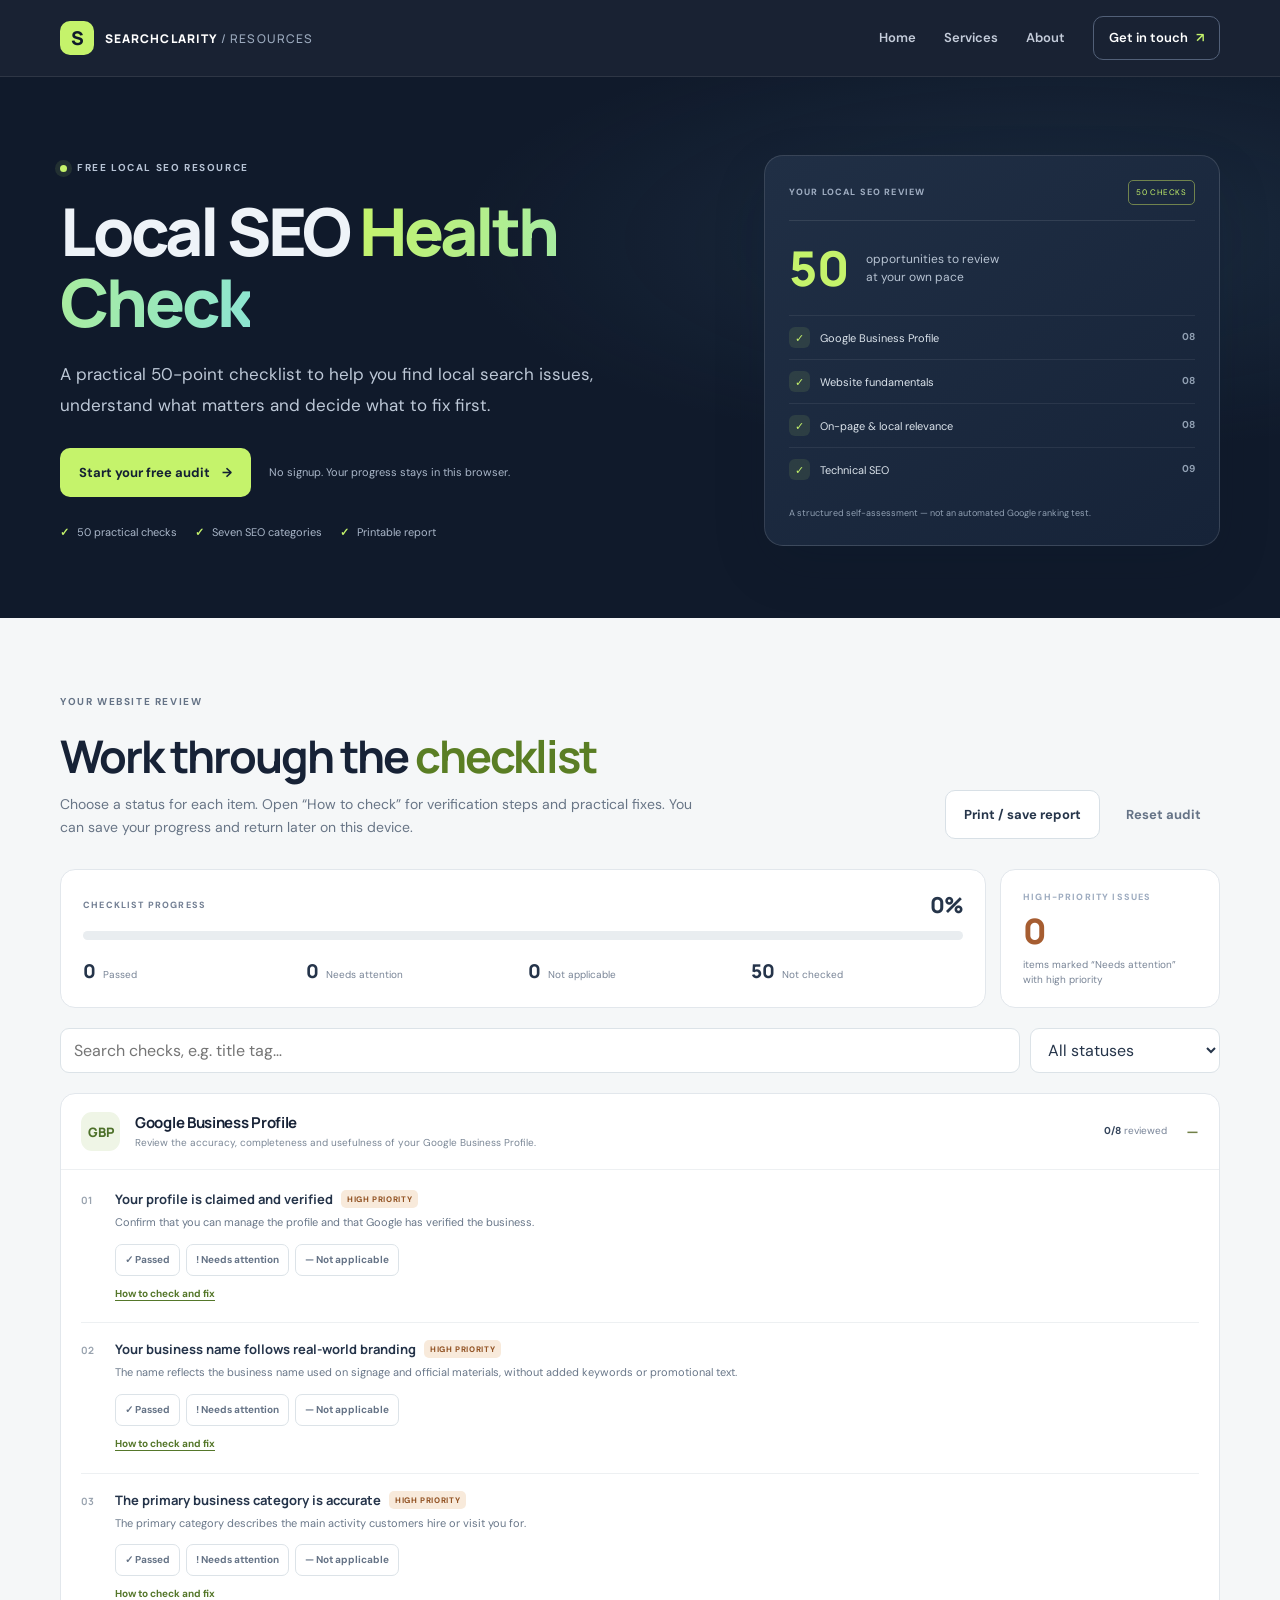
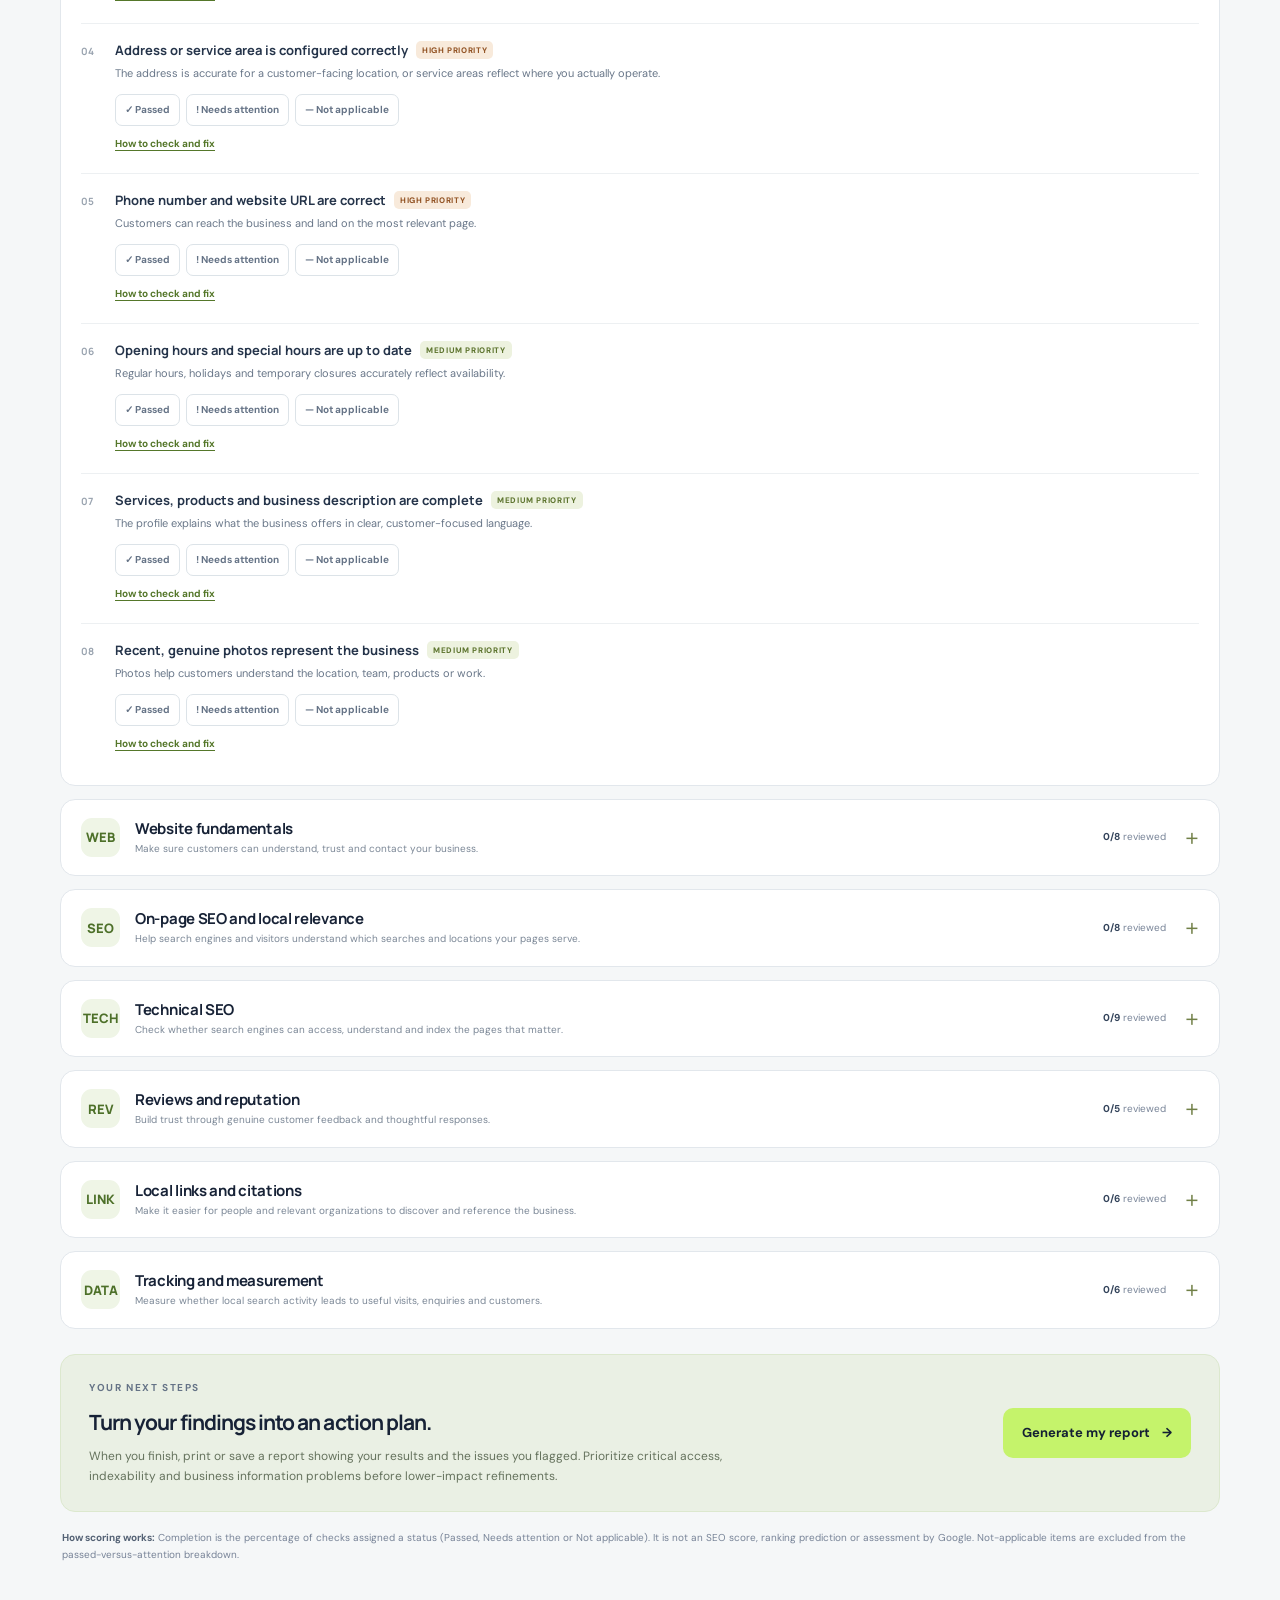
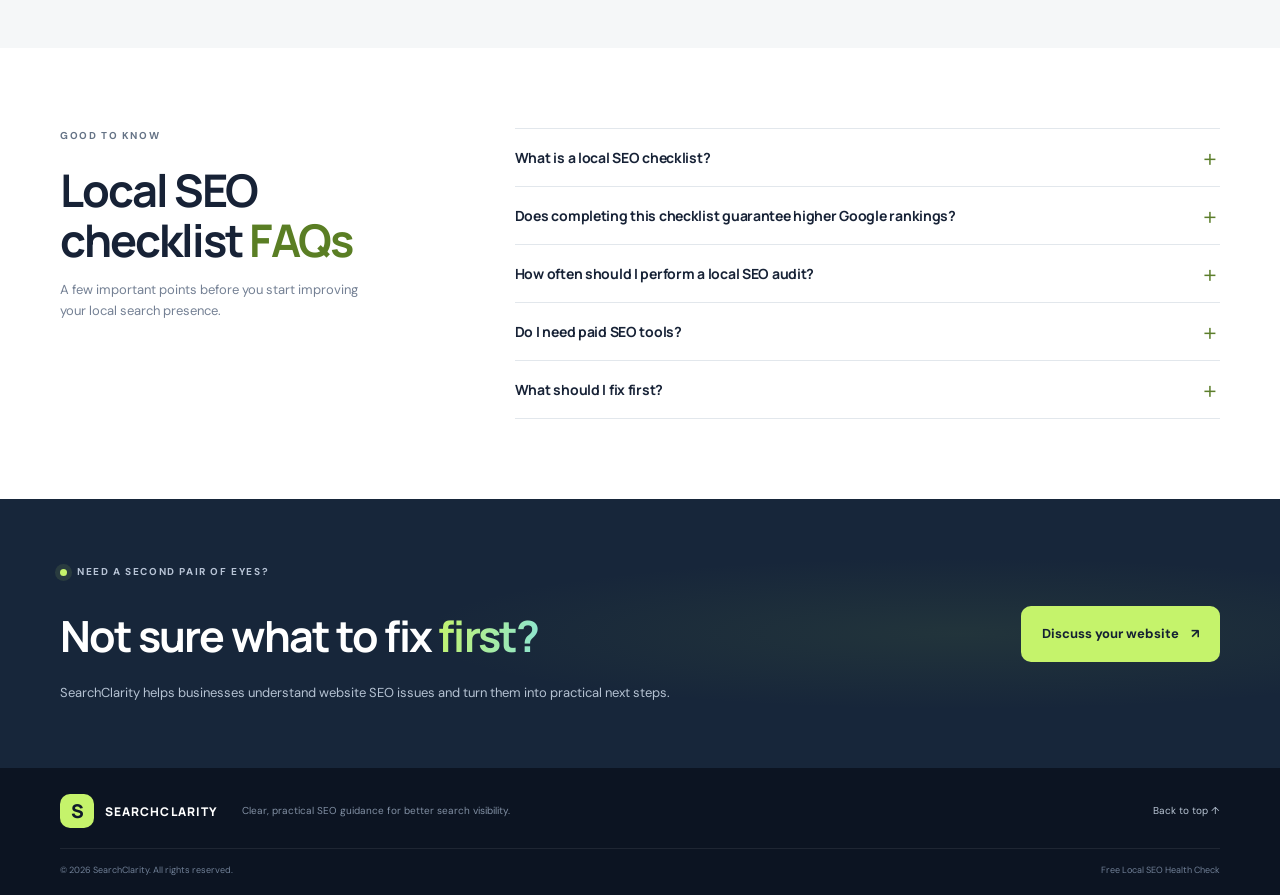
==== free-seo-check.html @ 1d734a3b "Rename free-seo-check to free-seo-check.html" ====
<!doctype html>
<html lang="en">
<head>
  <meta charset="utf-8">
  <meta name="viewport" content="width=device-width, initial-scale=1">
  <meta name="description" content="Use this free 50-point local SEO checklist to review your Google Business Profile, website, technical SEO, reviews, local authority and measurement.">
  <meta name="robots" content="index,follow">
  <link rel="canonical" href="https://searchclarity.org/resources/local-seo-checklist/">
  <meta property="og:type" content="website">
  <meta property="og:title" content="Free Local SEO Checklist: 50-Point Audit | SearchClarity">
  <meta property="og:description" content="A practical, free 50-point checklist to identify local SEO issues and prioritize improvements.">
  <meta property="og:url" content="https://searchclarity.org/resources/local-seo-checklist/">
  <meta name="theme-color" content="#101a2b">
  <title>Free Local SEO Checklist: 50-Point Audit | SearchClarity</title>
  <link rel="preconnect" href="https://fonts.googleapis.com">
  <link rel="preconnect" href="https://fonts.gstatic.com" crossorigin>
  <link href="https://fonts.googleapis.com/css2?family=DM+Sans:wght@400;500;600;700&family=Manrope:wght@400;500;600;700;800&display=swap" rel="stylesheet">
  <link rel="stylesheet" href="./checklist.css">
  <script type="application/ld+json">
  {
    "@context":"https://schema.org",
    "@type":"WebPage",
    "name":"Free Local SEO Checklist: 50-Point Audit",
    "url":"https://searchclarity.org/resources/local-seo-checklist/",
    "description":"A practical, free 50-point local SEO checklist covering Google Business Profile, website fundamentals, on-page SEO, technical SEO, reviews, local authority and measurement.",
    "isPartOf":{"@type":"WebSite","name":"SearchClarity","url":"https://searchclarity.org/"}
  }
  </script>
  <script type="application/ld+json">
  {
    "@context":"https://schema.org",
    "@type":"BreadcrumbList",
    "itemListElement":[
      {"@type":"ListItem","position":1,"name":"Home","item":"https://searchclarity.org/"},
      {"@type":"ListItem","position":2,"name":"Resources","item":"https://searchclarity.org/resources/"},
      {"@type":"ListItem","position":3,"name":"Local SEO Checklist","item":"https://searchclarity.org/resources/local-seo-checklist/"}
    ]
  }
  </script>
</head>
<body>
  <a class="skip-link" href="#main">Skip to content</a>
  <header class="site-header">
    <div class="container nav-wrap">
      <a class="brand" href="/" aria-label="SearchClarity home">
        <span class="brand-mark" aria-hidden="true">S</span>
        <span>SEARCHCLARITY <span class="brand-light">/ RESOURCES</span></span>
      </a>
      <nav class="nav-links" aria-label="Main navigation">
        <a href="/">Home</a>
        <a href="/#services">Services</a>
        <a href="/#about">About</a>
        <a class="nav-cta" href="/#contact">Get in touch <span>↗</span></a>
      </nav>
      <button class="menu-toggle" type="button" aria-label="Open navigation" aria-expanded="false" aria-controls="primary-nav">
        <span></span><span></span><span></span>
      </button>
    </div>
  </header>

  <main id="main">
    <section class="hero">
      <div class="container hero-grid">
        <div class="hero-copy">
          <p class="eyebrow"><span class="pulse"></span> FREE LOCAL SEO RESOURCE</p>
          <h1>Local SEO <span class="text-gradient">Health Check</span></h1>
          <p class="hero-lead">A practical 50-point checklist to help you find local search issues, understand what matters and decide what to fix first.</p>
          <div class="hero-actions">
            <a class="button button-primary" href="#audit">Start your free audit <span>→</span></a>
            <span class="trust-note">No signup. Your progress stays in this browser.</span>
          </div>
          <div class="trust-notes">
            <span><i>✓</i> 50 practical checks</span>
            <span><i>✓</i> Seven SEO categories</span>
            <span><i>✓</i> Printable report</span>
          </div>
        </div>
        <aside class="hero-card" aria-label="Checklist overview">
          <div class="hero-card-top"><span class="dash-label">YOUR LOCAL SEO REVIEW</span><span class="live-pill">50 CHECKS</span></div>
          <div class="hero-card-score"><strong>50</strong><span>opportunities to review<br>at your own pace</span></div>
          <div class="hero-mini-list">
            <div><span class="mini-check">✓</span> Google Business Profile <b>08</b></div>
            <div><span class="mini-check">✓</span> Website fundamentals <b>08</b></div>
            <div><span class="mini-check">✓</span> On-page & local relevance <b>08</b></div>
            <div><span class="mini-check">✓</span> Technical SEO <b>09</b></div>
          </div>
          <p class="hero-card-foot">A structured self-assessment — not an automated Google ranking test.</p>
        </aside>
      </div>
    </section>

    <section class="audit-section" id="audit">
      <div class="container">
        <div class="audit-intro">
          <div>
            <p class="eyebrow eyebrow-dark">YOUR WEBSITE REVIEW</p>
            <h2>Work through the <span class="accent-text">checklist</span></h2>
            <p>Choose a status for each item. Open “How to check” for verification steps and practical fixes. You can save your progress and return later on this device.</p>
          </div>
          <div class="audit-actions">
            <button class="button button-outline" id="print-report" type="button">Print / save report</button>
            <button class="button button-quiet" id="reset-audit" type="button">Reset audit</button>
          </div>
        </div>

        <div class="dashboard" aria-live="polite">
          <div class="dashboard-main">
            <div class="dashboard-heading"><span>CHECKLIST PROGRESS</span><strong id="completion-value">0%</strong></div>
            <div class="progress-track" role="progressbar" aria-label="Checklist completion" aria-valuemin="0" aria-valuemax="100" aria-valuenow="0" id="overall-progress"><span id="progress-fill"></span></div>
            <div class="stat-grid">
              <div><strong id="passed-count">0</strong><span>Passed</span></div>
              <div><strong id="attention-count">0</strong><span>Needs attention</span></div>
              <div><strong id="na-count">0</strong><span>Not applicable</span></div>
              <div><strong id="unchecked-count">50</strong><span>Not checked</span></div>
            </div>
          </div>
          <div class="dashboard-side">
            <span class="side-label">HIGH-PRIORITY ISSUES</span>
            <strong id="high-issues">0</strong>
            <span>items marked “Needs attention” with high priority</span>
          </div>
        </div>

        <div class="filter-row">
          <label class="search-wrap"><span class="sr-only">Search checklist</span><input id="search-checks" type="search" placeholder="Search checks, e.g. title tag…" autocomplete="off"></label>
          <label class="filter-wrap"><span class="sr-only">Filter by status</span>
            <select id="status-filter">
              <option value="all">All statuses</option>
              <option value="unchecked">Not checked</option>
              <option value="pass">Passed</option>
              <option value="fail">Needs attention</option>
              <option value="na">Not applicable</option>
            </select>
          </label>
        </div>

        <div class="category-list" id="category-list">
          <noscript><p class="noscript">Please enable JavaScript to use the interactive checklist. The checklist requires JavaScript for progress tracking and status selection.</p></noscript>
        </div>

        <div class="report-callout">
          <div><p class="eyebrow eyebrow-dark">YOUR NEXT STEPS</p><h3>Turn your findings into an action plan.</h3><p>When you finish, print or save a report showing your results and the issues you flagged. Prioritize critical access, indexability and business information problems before lower-impact refinements.</p></div>
          <button class="button button-primary" id="print-report-bottom" type="button">Generate my report <span>→</span></button>
        </div>
        <p class="method-note"><strong>How scoring works:</strong> Completion is the percentage of checks assigned a status (Passed, Needs attention or Not applicable). It is not an SEO score, ranking prediction or assessment by Google. Not-applicable items are excluded from the passed-versus-attention breakdown.</p>
      </div>
    </section>

    <section class="faq-section">
      <div class="container faq-grid">
        <div><p class="eyebrow eyebrow-dark">GOOD TO KNOW</p><h2>Local SEO checklist <span class="accent-text">FAQs</span></h2><p class="faq-lead">A few important points before you start improving your local search presence.</p></div>
        <div class="faq-list">
          <details><summary>What is a local SEO checklist?</summary><p>A local SEO checklist is a structured way to review the website and online presence signals that can help a business appear in relevant local search results. It commonly covers Google Business Profile, website content, technical accessibility, reviews and local references.</p></details>
          <details><summary>Does completing this checklist guarantee higher Google rankings?</summary><p>No. Search visibility depends on many factors, including relevance, distance and prominence for local results, as well as competition and search context. This checklist helps identify issues and improvement opportunities; it cannot guarantee rankings, traffic or leads.</p></details>
          <details><summary>How often should I perform a local SEO audit?</summary><p>Review important business information whenever it changes. A broader check every three to six months is a sensible starting point, with additional reviews after a website migration, redesign, major content update or change in business locations.</p></details>
          <details><summary>Do I need paid SEO tools?</summary><p>No. Many checks can be completed with publicly available pages and free tools such as Google Business Profile, Google Search Console, PageSpeed Insights and Rich Results Test. Some advanced crawling and competitive research tasks may benefit from paid tools, but they are not required to use this checklist.</p></details>
          <details><summary>What should I fix first?</summary><p>Start with issues that prevent customers or search engines from finding accurate information: incorrect business details, an unavailable or blocked website, important pages accidentally set to noindex, broken redirects, or incorrect canonical URLs. Then work through relevance, content, reputation and measurement improvements.</p></details>
        </div>
      </div>
    </section>

    <section class="final-cta">
      <div class="container final-cta-inner">
        <div><p class="eyebrow"><span class="pulse"></span> NEED A SECOND PAIR OF EYES?</p><h2>Not sure what to fix <span class="text-gradient">first?</span></h2><p>SearchClarity helps businesses understand website SEO issues and turn them into practical next steps.</p></div>
        <a class="button button-primary button-large" href="/#contact">Discuss your website <span>↗</span></a>
      </div>
    </section>
  </main>

  <footer class="site-footer">
    <div class="container footer-inner"><a class="brand" href="/"><span class="brand-mark">S</span><span>SEARCHCLARITY</span></a><p>Clear, practical SEO guidance for better search visibility.</p><a class="back-top" href="#main">Back to top ↑</a></div>
    <div class="container copyright"><span>© <span id="year"></span> SearchClarity. All rights reserved.</span><span>Free Local SEO Health Check</span></div>
  </footer>
  <script src="./checklist.js" defer></script>
</body>
</html>
---- checklist.css ----
@import url('https://fonts.googleapis.com/css2?family=DM+Sans:wght@400;500;600;700&family=Manrope:wght@400;500;600;700;800&display=swap');
:root{--navy:#101a2b;--navy2:#17253a;--ink:#172236;--muted:#667085;--lime:#c5f36b;--mint:#8ce5d2;--paper:#f5f7f8;--line:#e2e7ec;--white:#fff;--radius:18px;--shadow:0 20px 55px rgba(10,22,40,.12)}
*{box-sizing:border-box}html{scroll-behavior:smooth;scroll-padding-top:90px;-webkit-text-size-adjust:100%}body{margin:0;background:var(--paper);color:var(--ink);font-family:'DM Sans',sans-serif;line-height:1.65;-webkit-font-smoothing:antialiased}a{color:inherit}button,input,select{font:inherit}button{cursor:pointer}.container{width:min(1160px,calc(100% - 44px));margin-inline:auto}.site-header{position:sticky;top:0;z-index:20;background:rgba(16,26,43,.96);backdrop-filter:blur(16px);border-bottom:1px solid rgba(255,255,255,.09);color:#fff}.nav-wrap{min-height:76px;display:flex;align-items:center;justify-content:space-between;gap:25px}.brand{display:inline-flex;align-items:center;gap:11px;text-decoration:none;font:800 12px Manrope,sans-serif;letter-spacing:.09em;white-space:nowrap}.brand-mark{display:grid;place-items:center;width:34px;height:34px;background:var(--lime);color:var(--navy);border-radius:10px;font-size:19px;letter-spacing:0}.brand-light{color:#9caabe;font-weight:500}.nav-links{display:flex;align-items:center;gap:28px}.nav-links a{text-decoration:none;color:#c4ccda;font-size:13px;font-weight:600}.nav-links a:hover{color:var(--lime)}.nav-links .nav-cta{padding:10px 15px;border:1px solid #526078;border-radius:10px;color:#fff}.nav-cta span{color:var(--lime);margin-left:5px}.menu-toggle{display:none}.hero{padding:78px 0 72px;background:radial-gradient(ellipse at 82% 30%,rgba(70,112,145,.2),transparent 40%),var(--navy);color:#eef3f8}.hero-grid{display:grid;grid-template-columns:1.05fr .75fr;gap:65px;align-items:center}.eyebrow{display:flex;align-items:center;gap:10px;font-size:10px;letter-spacing:.16em;font-weight:700;color:#b8c4d6;margin:0 0 20px}.pulse{width:7px;height:7px;background:var(--lime);border-radius:50%;box-shadow:0 0 0 5px rgba(197,243,107,.1)}h1,h2,h3{font-family:Manrope,sans-serif;letter-spacing:-.045em;margin-top:0}h1{font-size:clamp(42px,5.4vw,66px);line-height:1.07;margin-bottom:22px;font-weight:800;max-width:650px}.text-gradient{background:linear-gradient(100deg,var(--lime),var(--mint));-webkit-background-clip:text;background-clip:text;color:transparent}.hero-lead{font-size:17px;color:#bdc8d7;max-width:590px;line-height:1.8;margin-bottom:27px}.hero-actions{display:flex;align-items:center;gap:18px;flex-wrap:wrap}.button{display:inline-flex;justify-content:center;align-items:center;gap:12px;padding:13px 18px;border-radius:10px;text-decoration:none;font-size:13px;font-weight:700;border:1px solid transparent;transition:transform .2s,box-shadow .2s,background .2s;min-height:46px}.button:hover{transform:translateY(-2px)}.button-primary{background:var(--lime);color:#142033}.button-primary:hover{box-shadow:0 12px 30px rgba(197,243,107,.18)}.button-outline{background:#fff;border-color:#d8e0e6;color:#26354a}.button-quiet{background:transparent;color:#657386;border-color:transparent}.trust-note{font-size:11px;color:#aab7c9}.trust-notes{display:flex;gap:18px;flex-wrap:wrap;margin-top:26px;color:#aab7c9;font-size:11px}.trust-notes i{font-style:normal;color:var(--lime);font-weight:800;margin-right:5px}.hero-card{background:linear-gradient(145deg,#202f45,#162338);border:1px solid rgba(255,255,255,.13);border-radius:19px;padding:24px;box-shadow:var(--shadow);color:#eef3f8}.hero-card-top{display:flex;justify-content:space-between;gap:12px;align-items:center;border-bottom:1px solid #ffffff19;padding-bottom:15px}.dash-label,.side-label{font-size:9px;letter-spacing:.13em;color:#9eacc0;font-weight:800}.live-pill{font-size:8px;letter-spacing:.1em;color:var(--lime);border:1px solid #70834e;padding:5px 7px;border-radius:5px}.hero-card-score{display:flex;align-items:center;gap:17px;padding:23px 0}.hero-card-score strong{font:800 48px Manrope;color:var(--lime);line-height:1}.hero-card-score span{font-size:12px;color:#b7c3d2;line-height:1.55}.hero-mini-list>div{display:flex;align-items:center;gap:10px;padding:11px 0;border-top:1px solid #ffffff12;font-size:11px;color:#dce4ec}.hero-mini-list b{margin-left:auto;color:#91a0b3;font-size:10px}.mini-check{display:grid;place-items:center;width:21px;height:21px;background:#c5f36b1a;color:var(--lime);border-radius:6px}.hero-card-foot{font-size:9px;color:#91a0b3;margin:15px 0 0}.audit-section{padding:76px 0 85px}.audit-intro{display:flex;align-items:flex-end;justify-content:space-between;gap:30px;margin-bottom:28px}.audit-intro>div:first-child{max-width:690px}.eyebrow-dark{color:#657386}.audit-intro h2,.faq-grid h2{font-size:clamp(32px,4vw,45px);line-height:1.12;margin-bottom:12px}.accent-text{color:#5a7e24}.audit-intro p:not(.eyebrow){color:#687586;font-size:14px;max-width:650px;margin:0}.audit-actions{display:flex;gap:7px;flex-wrap:wrap}.dashboard{display:grid;grid-template-columns:1fr 220px;gap:14px;margin:30px 0 20px}.dashboard-main,.dashboard-side{background:#fff;border:1px solid var(--line);border-radius:15px;padding:20px 22px}.dashboard-heading{display:flex;justify-content:space-between;align-items:center;font-size:9px;letter-spacing:.13em;color:#748094;font-weight:800}.dashboard-heading strong{font:800 22px Manrope;color:#26354a;letter-spacing:-.04em}.progress-track{height:9px;background:#e9edf0;border-radius:20px;overflow:hidden;margin:11px 0 18px}.progress-track span{display:block;height:100%;width:0;background:linear-gradient(90deg,#a9d65b,#78b9a1);border-radius:20px;transition:width .25s}.stat-grid{display:grid;grid-template-columns:repeat(4,1fr);gap:10px}.stat-grid div{display:flex;align-items:baseline;gap:7px}.stat-grid strong{font:800 19px Manrope;color:#25344a}.stat-grid span{font-size:10px;color:#788496}.dashboard-side{display:flex;flex-direction:column;justify-content:center}.dashboard-side strong{font:800 35px Manrope;color:#a65d31;line-height:1.2;margin:5px 0}.dashboard-side>span:last-child{font-size:10px;color:#788496;line-height:1.5}.filter-row{display:flex;gap:10px;margin:20px 0}.search-wrap{flex:1}.search-wrap input,.filter-wrap select{width:100%;height:45px;background:#fff;border:1px solid #dce3e8;border-radius:9px;padding:0 13px;color:#26354a;outline:none}.search-wrap input:focus,.filter-wrap select:focus{border-color:#8bad54;box-shadow:0 0 0 3px #c5f36b45}.filter-wrap{width:190px}.category-list{display:grid;gap:13px}.category{background:#fff;border:1px solid var(--line);border-radius:15px;overflow:hidden}.category-head{display:flex;align-items:center;gap:15px;padding:18px 20px;cursor:pointer;list-style:none}.category-head::-webkit-details-marker{display:none}.category-head:after{content:'+';font:400 24px Manrope;color:#718047;margin-left:4px}.category[open] .category-head:after{content:'−'}.category-icon{width:39px;height:39px;display:grid;place-items:center;border-radius:11px;background:#eff5e6;color:#4d7029;font:800 13px Manrope;flex:0 0 auto}.category-title{flex:1;min-width:0}.category-title strong{display:block;font:700 15px Manrope;letter-spacing:-.02em}.category-title small{display:block;font-size:10px;color:#7b8796;margin-top:2px}.category-progress{font-size:10px;color:#778397;white-space:nowrap}.category-progress b{color:#33435a}.check-items{border-top:1px solid #edf0f2;padding:3px 20px 12px}.check-item{padding:17px 0;border-bottom:1px solid #edf0f2}.check-item:last-child{border-bottom:0}.check-main{display:flex;gap:12px;align-items:flex-start}.check-number{font:700 10px Manrope;color:#99a3af;padding-top:3px;width:22px;flex:0 0 22px}.check-content{flex:1;min-width:0}.check-title{font:700 13px Manrope;color:#25344a;display:flex;align-items:center;gap:8px;flex-wrap:wrap}.priority{font:800 8px 'DM Sans';letter-spacing:.08em;padding:4px 6px;border-radius:5px;text-transform:uppercase}.priority-high{background:#f8eadb;color:#925324}.priority-medium{background:#edf2df;color:#5d742e}.priority-low{background:#edf0f3;color:#657386}.check-desc{font-size:11px;color:#697789;margin:5px 0 0;line-height:1.65}.check-controls{display:flex;gap:6px;flex-wrap:wrap;margin:12px 0 0 34px}.status-btn{border:1px solid #dce3e8;background:#fff;color:#657386;border-radius:7px;padding:7px 9px;font-size:10px;font-weight:700}.status-btn:hover{border-color:#9aaf7a}.status-btn[aria-pressed="true"][data-status="pass"]{background:#edf6e3;border-color:#b8d294;color:#42651f}.status-btn[aria-pressed="true"][data-status="fail"]{background:#fff0e9;border-color:#e8bba4;color:#994d2b}.status-btn[aria-pressed="true"][data-status="na"]{background:#eef1f4;border-color:#cbd3dc;color:#526174}.how-toggle{margin:10px 0 0 34px;border:0;background:none;padding:0;color:#55772a;font-size:10px;font-weight:700;text-decoration:underline;text-underline-offset:3px}.check-help{margin:12px 0 0 34px;background:#f5f7f3;border-left:3px solid #b2d477;border-radius:0 8px 8px 0;padding:12px 14px;font-size:11px;color:#5e6b5a}.check-help p{margin:0 0 7px}.check-help p:last-child{margin:0}.check-help strong{color:#34472a}.empty-state{padding:30px;text-align:center;color:#778397;background:#fff;border:1px dashed #d4dce2;border-radius:12px}.report-callout{display:flex;align-items:center;justify-content:space-between;gap:25px;background:#eaf0e4;border:1px solid #dce8ce;border-radius:15px;padding:25px 28px;margin-top:25px}.report-callout h3{font-size:21px;margin:0 0 7px}.report-callout p:not(.eyebrow){font-size:12px;color:#65725d;max-width:690px;margin:0}.report-callout .eyebrow{margin-bottom:9px}.method-note{font-size:10px;color:#778397;line-height:1.7;margin:17px 2px 0}.method-note strong{color:#536174}.faq-section{background:#fff;padding:80px 0}.faq-grid{display:grid;grid-template-columns:.7fr 1.3fr;gap:75px}.faq-grid h2{margin-bottom:13px}.faq-lead{font-size:13px;color:#748094;max-width:300px}.faq-list details{border-bottom:1px solid #e2e7ec}.faq-list details:first-child{border-top:1px solid #e2e7ec}.faq-list summary{list-style:none;cursor:pointer;position:relative;padding:19px 38px 19px 0;font:700 14px Manrope;letter-spacing:-.02em}.faq-list summary::-webkit-details-marker{display:none}.faq-list summary:after{content:'+';position:absolute;right:3px;top:13px;font:400 24px Manrope;color:#5c7e2b}.faq-list details[open] summary:after{content:'−'}.faq-list details p{color:#687586;font-size:12px;line-height:1.8;padding:0 25px 18px 0;margin:0}.final-cta{padding:65px 0;background:radial-gradient(ellipse at 75% 50%,rgba(111,153,68,.12),transparent 40%),#17263a;color:#fff}.final-cta-inner{display:flex;align-items:center;justify-content:space-between;gap:35px}.final-cta h2{font-size:clamp(30px,4vw,43px);margin:0 0 10px}.final-cta p:not(.eyebrow){color:#b5c2d2;margin:0;font-size:13px}.button-large{white-space:nowrap;padding:16px 20px}.site-footer{background:#0c1422;color:#fff;padding:26px 0 17px}.footer-inner{display:flex;align-items:center;gap:24px;padding-bottom:20px}.footer-inner>p{font-size:10px;color:#8290a4;margin:0;flex:1}.back-top{font-size:10px;color:#b9c5d4;text-decoration:none}.copyright{display:flex;justify-content:space-between;gap:20px;border-top:1px solid #ffffff14;padding-top:14px;color:#718097;font-size:9px}.skip-link{position:absolute;top:-60px;left:12px;background:var(--lime);color:#111;padding:10px;z-index:100}.skip-link:focus{top:12px}.sr-only{position:absolute;width:1px;height:1px;padding:0;margin:-1px;overflow:hidden;clip:rect(0,0,0,0);white-space:nowrap;border:0}.noscript{padding:20px;background:#fff;color:#243147}
button:focus-visible,a:focus-visible,input:focus-visible,select:focus-visible,summary:focus-visible{outline:3px solid #8bb94d;outline-offset:3px}
@media(max-width:850px){.hero-grid{gap:30px}.dashboard{grid-template-columns:1fr 180px}.audit-intro{align-items:flex-start;flex-direction:column}.faq-grid{gap:40px}}
@media(max-width:700px){.container{width:calc(100% - 32px)}.nav-wrap{min-height:66px}.menu-toggle{display:flex;flex-direction:column;gap:5px;border:1px solid #425169;border-radius:9px;padding:10px;background:transparent;min-width:44px;min-height:44px;align-items:center;justify-content:center}.menu-toggle span{display:block;width:19px;height:2px;background:#fff}.nav-links{display:none;position:absolute;top:66px;left:0;right:0;padding:12px 20px 18px;background:#101a2b;border-bottom:1px solid #334156;flex-direction:column;align-items:stretch;gap:0}.nav-links.open{display:flex}.nav-links a{padding:12px 4px;font-size:14px;min-height:44px;display:flex;align-items:center}.nav-links .nav-cta{margin-top:7px;justify-content:center}.hero{padding:55px 0 52px}.hero-grid{grid-template-columns:1fr;gap:28px}.hero-lead{font-size:15px}.trust-notes{gap:9px 15px}.hero-card{padding:19px}.audit-section{padding:58px 0 65px}.audit-actions{width:100%}.audit-actions .button{flex:1}.dashboard{grid-template-columns:1fr}.dashboard-side{display:grid;grid-template-columns:auto 1fr;column-gap:12px;align-items:center}.dashboard-side .side-label{grid-column:1/-1}.dashboard-side strong{margin:3px 0}.stat-grid{grid-template-columns:1fr 1fr;row-gap:12px}.filter-row{flex-direction:column}.filter-wrap{width:100%}.category-head{padding:14px;gap:10px}.category-icon{width:34px;height:34px}.category-title strong{font-size:13px}.category-progress{font-size:9px}.check-items{padding:2px 14px 8px}.check-controls{margin-left:0}.how-toggle,.check-help{margin-left:0}.check-main{gap:8px}.check-title{font-size:12px}.report-callout{align-items:stretch;flex-direction:column;padding:21px}.report-callout .button{width:100%}.faq-section{padding:60px 0}.faq-grid{grid-template-columns:1fr;gap:25px}.faq-lead{max-width:unset}.final-cta{padding:52px 0}.final-cta-inner{align-items:stretch;flex-direction:column;gap:22px}.final-cta .button{width:100%}.footer-inner{flex-wrap:wrap;gap:13px}.footer-inner>p{order:3;flex-basis:100%}.copyright{flex-direction:column;gap:6px}}
@media(max-width:390px){.container{width:calc(100% - 26px)}.trust-note{flex-basis:100%}.status-btn{padding:7px 8px;font-size:9px}.category-progress{display:none}}
@media(prefers-reduced-motion:reduce){*,*::before,*::after{scroll-behavior:auto!important;transition:none!important}}
@media print{body{background:#fff;color:#111}.site-header,.hero,.filter-row,.audit-actions,.report-callout,.faq-section,.final-cta,.site-footer,.how-toggle,.status-btn{display:none!important}.audit-section{padding:0}.container{width:100%;max-width:none}.audit-intro{margin:0 0 12px}.dashboard{margin:10px 0;grid-template-columns:1fr 170px}.category{break-inside:avoid;border-color:#bbb}.category:not([open]) .check-items{display:block}.category-head{padding:10px}.check-item{padding:8px 0}.check-help{display:block!important;background:#f7f7f7}.method-note{font-size:9px}.check-desc{font-size:10px}}
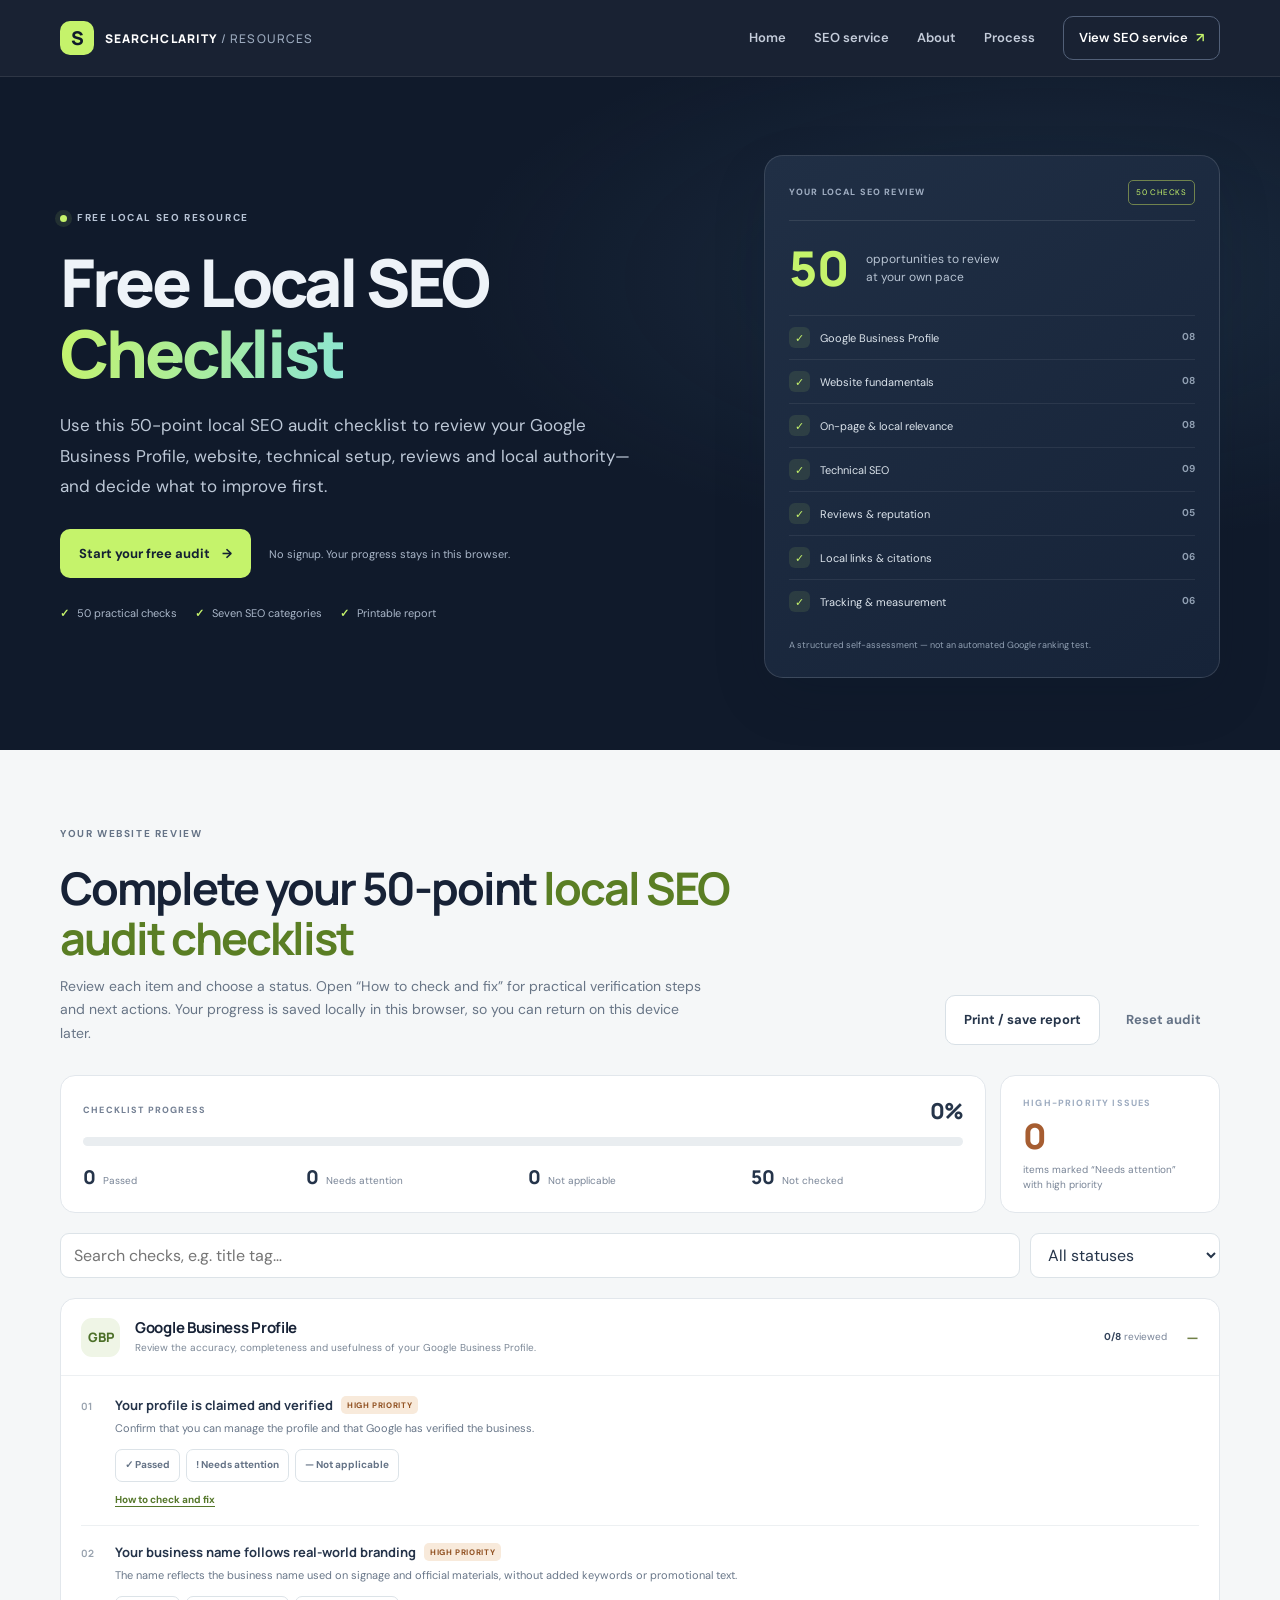
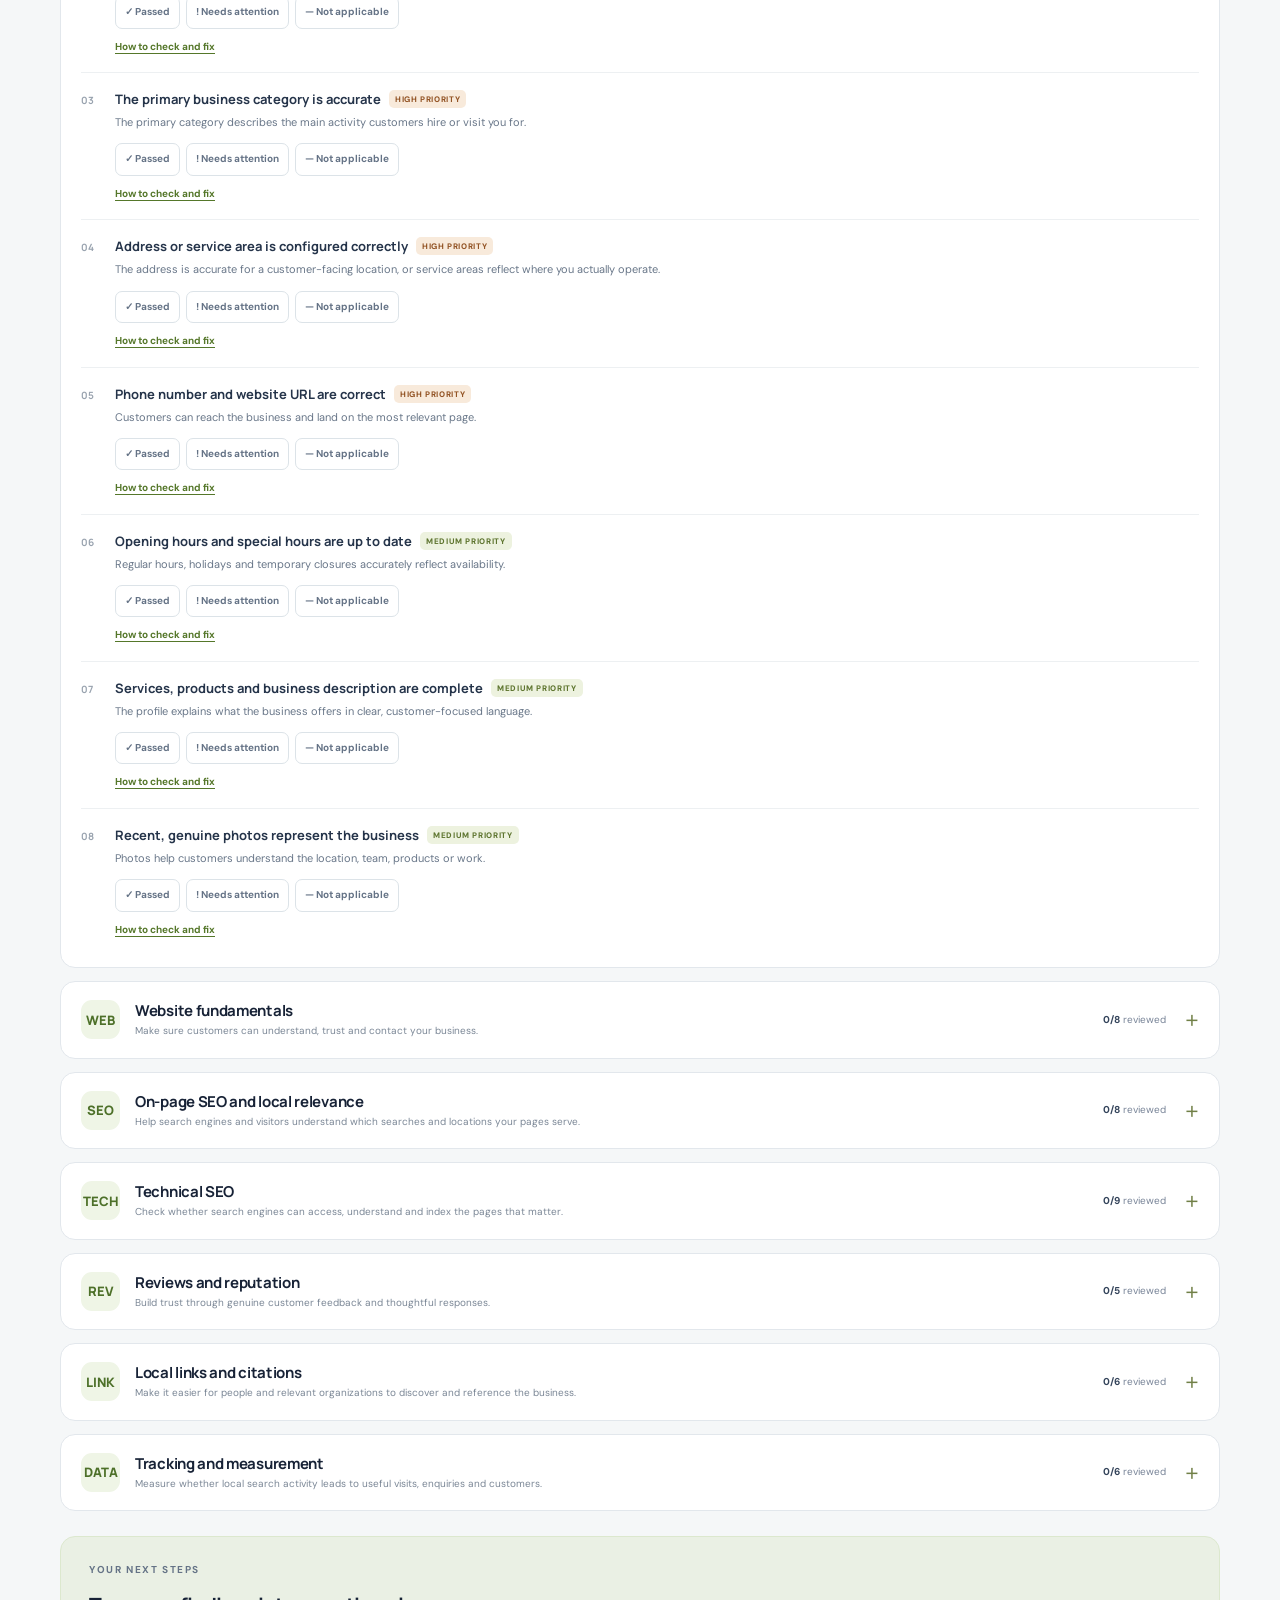
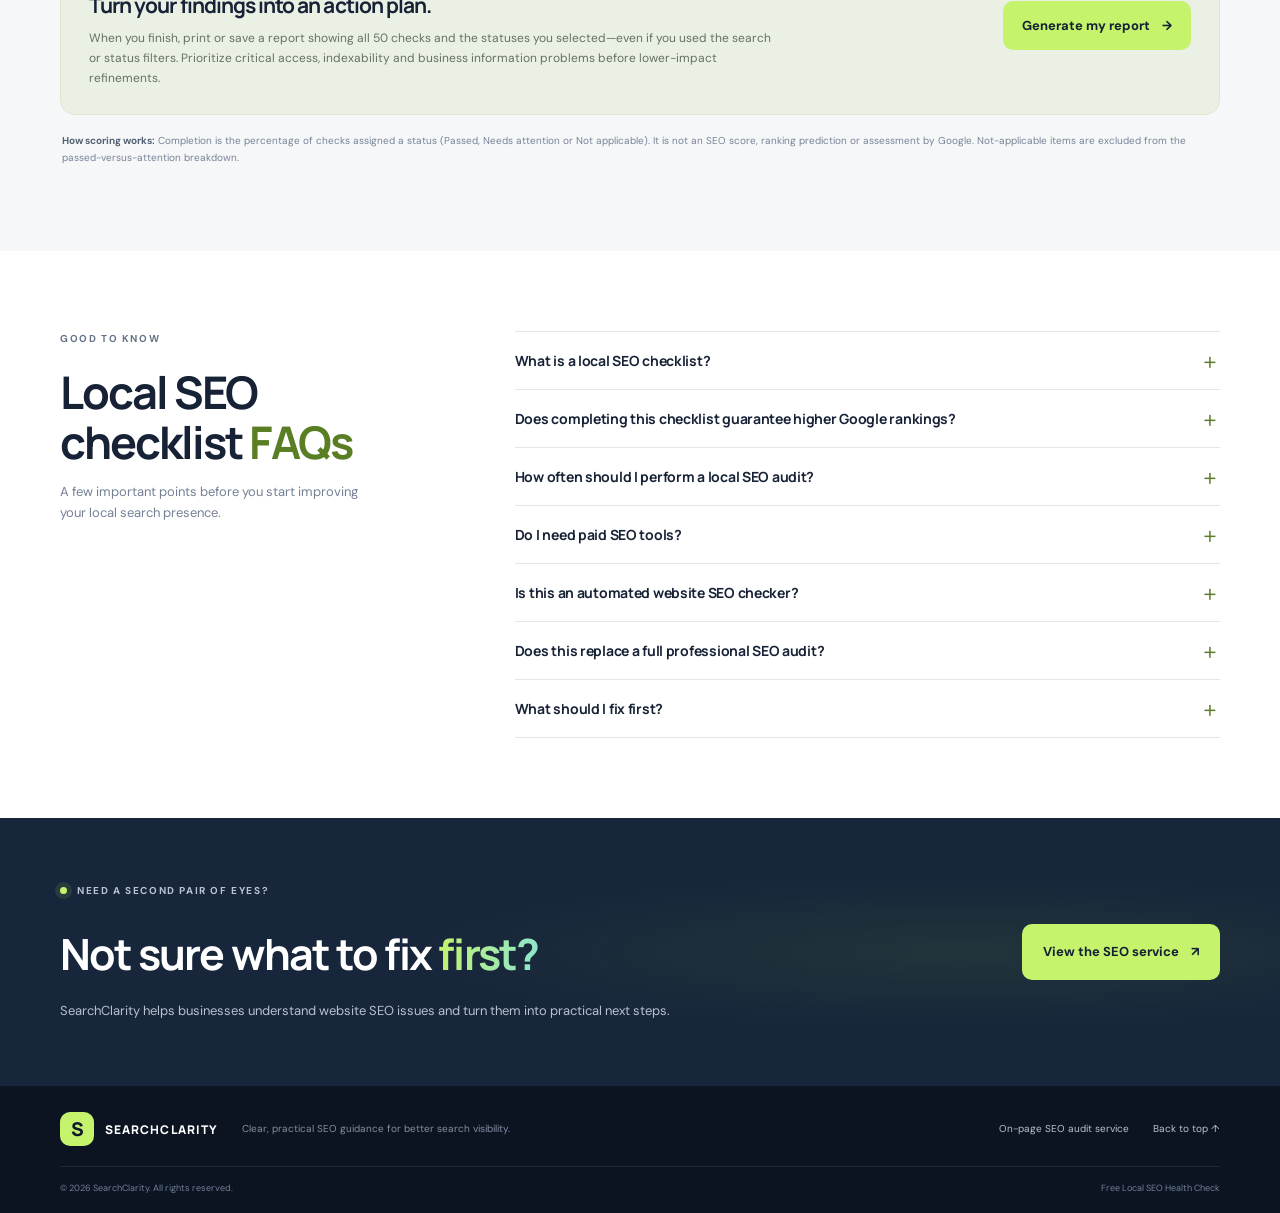
==== commit 09b696be: "Enhance SEO checklist page with updates and fixes Updated SEO checklist page with improved meta desc" ====
--- a/free-seo-check.html
+++ b/free-seo-check.html
@@ -1,39 +1,64 @@
-<!doctype html>
-<html lang="en">
 <head>
   <meta charset="utf-8">
-  <meta name="viewport" content="width=device-width, initial-scale=1">
-  <meta name="description" content="Use this free 50-point local SEO checklist to review your Google Business Profile, website, technical SEO, reviews, local authority and measurement.">
+  <meta name="viewport" content="width=device-width, initial-scale=1, viewport-fit=cover">
+  <meta name="theme-color" content="#101a2b">
+  <meta name="description" content="Use this free 50-point local SEO checklist to review your Google Business Profile, website, technical SEO, reviews, local links and tracking. Prioritize practical fixes.">
   <meta name="robots" content="index,follow">
-  <link rel="canonical" href="https://searchclarity.org/resources/local-seo-checklist/">
+  <link rel="canonical" href="https://searchclarity.org/free-seo-check.html">
+
+  <title>Free Local SEO Checklist: 50-Point Audit | SearchClarity</title>
   <meta property="og:type" content="website">
+  <meta property="og:site_name" content="SearchClarity">
   <meta property="og:title" content="Free Local SEO Checklist: 50-Point Audit | SearchClarity">
-  <meta property="og:description" content="A practical, free 50-point checklist to identify local SEO issues and prioritize improvements.">
-  <meta property="og:url" content="https://searchclarity.org/resources/local-seo-checklist/">
-  <meta name="theme-color" content="#101a2b">
-  <title>Free Local SEO Checklist: 50-Point Audit | SearchClarity</title>
+  <meta property="og:description" content="Review your Google Business Profile, website, technical SEO, reviews, local links and tracking with this practical 50-point checklist.">
+  <meta property="og:url" content="https://searchclarity.org/free-seo-check.html">
+  <meta property="og:locale" content="en_US">
+  <meta name="twitter:card" content="summary">
+
+  <link rel="icon" type="image/svg+xml" href="/favicon.svg">
   <link rel="preconnect" href="https://fonts.googleapis.com">
   <link rel="preconnect" href="https://fonts.gstatic.com" crossorigin>
   <link href="https://fonts.googleapis.com/css2?family=DM+Sans:wght@400;500;600;700&family=Manrope:wght@400;500;600;700;800&display=swap" rel="stylesheet">
   <link rel="stylesheet" href="./checklist.css">
+
   <script type="application/ld+json">
   {
-    "@context":"https://schema.org",
-    "@type":"WebPage",
-    "name":"Free Local SEO Checklist: 50-Point Audit",
-    "url":"https://searchclarity.org/resources/local-seo-checklist/",
-    "description":"A practical, free 50-point local SEO checklist covering Google Business Profile, website fundamentals, on-page SEO, technical SEO, reviews, local authority and measurement.",
-    "isPartOf":{"@type":"WebSite","name":"SearchClarity","url":"https://searchclarity.org/"}
-  }
-  </script>
-  <script type="application/ld+json">
-  {
-    "@context":"https://schema.org",
-    "@type":"BreadcrumbList",
-    "itemListElement":[
-      {"@type":"ListItem","position":1,"name":"Home","item":"https://searchclarity.org/"},
-      {"@type":"ListItem","position":2,"name":"Resources","item":"https://searchclarity.org/resources/"},
-      {"@type":"ListItem","position":3,"name":"Local SEO Checklist","item":"https://searchclarity.org/resources/local-seo-checklist/"}
+    "@context": "https://schema.org",
+    "@graph": [
+      {
+        "@type": "WebSite",
+        "@id": "https://searchclarity.org/#website",
+        "url": "https://searchclarity.org/",
+        "name": "SearchClarity",
+        "inLanguage": "en"
+      },
+      {
+        "@type": "WebPage",
+        "@id": "https://searchclarity.org/free-seo-check.html#webpage",
+        "url": "https://searchclarity.org/free-seo-check.html",
+        "name": "Free Local SEO Checklist: 50-Point Audit",
+        "description": "A practical 50-point local SEO checklist covering Google Business Profile, website fundamentals, on-page SEO, technical SEO, reviews, local links and measurement.",
+        "isPartOf": { "@id": "https://searchclarity.org/#website" },
+        "breadcrumb": { "@id": "https://searchclarity.org/free-seo-check.html#breadcrumb" },
+        "inLanguage": "en"
+      },
+      {
+        "@type": "BreadcrumbList",
+        "@id": "https://searchclarity.org/free-seo-check.html#breadcrumb",
+        "itemListElement": [
+          {
+            "@type": "ListItem",
+            "position": 1,
+            "name": "Home",
+            "item": "https://searchclarity.org/"
+          },
+          {
+            "@type": "ListItem",
+            "position": 2,
+            "name": "Free Local SEO Checklist"
+          }
+        ]
+      }
     ]
   }
   </script>
@@ -46,11 +71,12 @@
         <span class="brand-mark" aria-hidden="true">S</span>
         <span>SEARCHCLARITY <span class="brand-light">/ RESOURCES</span></span>
       </a>
-      <nav class="nav-links" aria-label="Main navigation">
+      <nav class="nav-links" id="primary-nav" aria-label="Main navigation">
         <a href="/">Home</a>
-        <a href="/#services">Services</a>
+        <a href="/#deliverables">SEO service</a>
         <a href="/#about">About</a>
-        <a class="nav-cta" href="/#contact">Get in touch <span>↗</span></a>
+        <a href="/#process">Process</a>
+        <a class="nav-cta" href="https://www.fiverr.com/s/bk0kx31" target="_blank" rel="noopener noreferrer">View SEO service <span aria-hidden="true">↗</span></a>
       </nav>
       <button class="menu-toggle" type="button" aria-label="Open navigation" aria-expanded="false" aria-controls="primary-nav">
         <span></span><span></span><span></span>
@@ -63,8 +89,8 @@
       <div class="container hero-grid">
         <div class="hero-copy">
           <p class="eyebrow"><span class="pulse"></span> FREE LOCAL SEO RESOURCE</p>
-          <h1>Local SEO <span class="text-gradient">Health Check</span></h1>
-          <p class="hero-lead">A practical 50-point checklist to help you find local search issues, understand what matters and decide what to fix first.</p>
+          <h1>Free Local SEO <span class="text-gradient">Checklist</span></h1>
+          <p class="hero-lead">Use this 50-point local SEO audit checklist to review your Google Business Profile, website, technical setup, reviews and local authority—and decide what to improve first.</p>
           <div class="hero-actions">
             <a class="button button-primary" href="#audit">Start your free audit <span>→</span></a>
             <span class="trust-note">No signup. Your progress stays in this browser.</span>
@@ -83,6 +109,9 @@
             <div><span class="mini-check">✓</span> Website fundamentals <b>08</b></div>
             <div><span class="mini-check">✓</span> On-page & local relevance <b>08</b></div>
             <div><span class="mini-check">✓</span> Technical SEO <b>09</b></div>
+            <div><span class="mini-check">✓</span> Reviews & reputation <b>05</b></div>
+            <div><span class="mini-check">✓</span> Local links & citations <b>06</b></div>
+            <div><span class="mini-check">✓</span> Tracking & measurement <b>06</b></div>
           </div>
           <p class="hero-card-foot">A structured self-assessment — not an automated Google ranking test.</p>
         </aside>
@@ -94,8 +123,8 @@
         <div class="audit-intro">
           <div>
             <p class="eyebrow eyebrow-dark">YOUR WEBSITE REVIEW</p>
-            <h2>Work through the <span class="accent-text">checklist</span></h2>
-            <p>Choose a status for each item. Open “How to check” for verification steps and practical fixes. You can save your progress and return later on this device.</p>
+            <h2>Complete your 50-point <span class="accent-text">local SEO audit checklist</span></h2>
+            <p>Review each item and choose a status. Open “How to check and fix” for practical verification steps and next actions. Your progress is saved locally in this browser, so you can return on this device later.</p>
           </div>
           <div class="audit-actions">
             <button class="button button-outline" id="print-report" type="button">Print / save report</button>
@@ -139,7 +168,7 @@
         </div>
 
         <div class="report-callout">
-          <div><p class="eyebrow eyebrow-dark">YOUR NEXT STEPS</p><h3>Turn your findings into an action plan.</h3><p>When you finish, print or save a report showing your results and the issues you flagged. Prioritize critical access, indexability and business information problems before lower-impact refinements.</p></div>
+          <div><p class="eyebrow eyebrow-dark">YOUR NEXT STEPS</p><h3>Turn your findings into an action plan.</h3><p>When you finish, print or save a report showing all 50 checks and the statuses you selected—even if you used the search or status filters. Prioritize critical access, indexability and business information problems before lower-impact refinements.</p></div>
           <button class="button button-primary" id="print-report-bottom" type="button">Generate my report <span>→</span></button>
         </div>
         <p class="method-note"><strong>How scoring works:</strong> Completion is the percentage of checks assigned a status (Passed, Needs attention or Not applicable). It is not an SEO score, ranking prediction or assessment by Google. Not-applicable items are excluded from the passed-versus-attention breakdown.</p>
@@ -154,6 +183,8 @@
           <details><summary>Does completing this checklist guarantee higher Google rankings?</summary><p>No. Search visibility depends on many factors, including relevance, distance and prominence for local results, as well as competition and search context. This checklist helps identify issues and improvement opportunities; it cannot guarantee rankings, traffic or leads.</p></details>
           <details><summary>How often should I perform a local SEO audit?</summary><p>Review important business information whenever it changes. A broader check every three to six months is a sensible starting point, with additional reviews after a website migration, redesign, major content update or change in business locations.</p></details>
           <details><summary>Do I need paid SEO tools?</summary><p>No. Many checks can be completed with publicly available pages and free tools such as Google Business Profile, Google Search Console, PageSpeed Insights and Rich Results Test. Some advanced crawling and competitive research tasks may benefit from paid tools, but they are not required to use this checklist.</p></details>
+          <details><summary>Is this an automated website SEO checker?</summary><p>No. This is an interactive self-assessment checklist, not an automated website SEO checker. It does not crawl your website, inspect your code or test Google rankings. Use the instructions in each item to check your own website and online presence.</p></details>
+          <details><summary>Does this replace a full professional SEO audit?</summary><p>No. It helps you review common local SEO areas and organize potential improvements. A full audit may also require a website crawl, Search Console and analytics data, backlink analysis, competitor research and technical testing.</p></details>
           <details><summary>What should I fix first?</summary><p>Start with issues that prevent customers or search engines from finding accurate information: incorrect business details, an unavailable or blocked website, important pages accidentally set to noindex, broken redirects, or incorrect canonical URLs. Then work through relevance, content, reputation and measurement improvements.</p></details>
         </div>
       </div>
@@ -162,13 +193,13 @@
     <section class="final-cta">
       <div class="container final-cta-inner">
         <div><p class="eyebrow"><span class="pulse"></span> NEED A SECOND PAIR OF EYES?</p><h2>Not sure what to fix <span class="text-gradient">first?</span></h2><p>SearchClarity helps businesses understand website SEO issues and turn them into practical next steps.</p></div>
-        <a class="button button-primary button-large" href="/#contact">Discuss your website <span>↗</span></a>
+        <a class="button button-primary button-large" href="https://www.fiverr.com/s/bk0kx31" target="_blank" rel="noopener noreferrer">View the SEO service <span>↗</span></a>
       </div>
     </section>
   </main>
 
   <footer class="site-footer">
-    <div class="container footer-inner"><a class="brand" href="/"><span class="brand-mark">S</span><span>SEARCHCLARITY</span></a><p>Clear, practical SEO guidance for better search visibility.</p><a class="back-top" href="#main">Back to top ↑</a></div>
+    <div class="container footer-inner"><a class="brand" href="/"><span class="brand-mark">S</span><span>SEARCHCLARITY</span></a><p>Clear, practical SEO guidance for better search visibility.</p><a class="back-top" href="https://searchclarity.org/">On-page SEO audit service</a><a class="back-top" href="#main">Back to top ↑</a></div>
     <div class="container copyright"><span>© <span id="year"></span> SearchClarity. All rights reserved.</span><span>Free Local SEO Health Check</span></div>
   </footer>
   <script src="./checklist.js" defer></script>
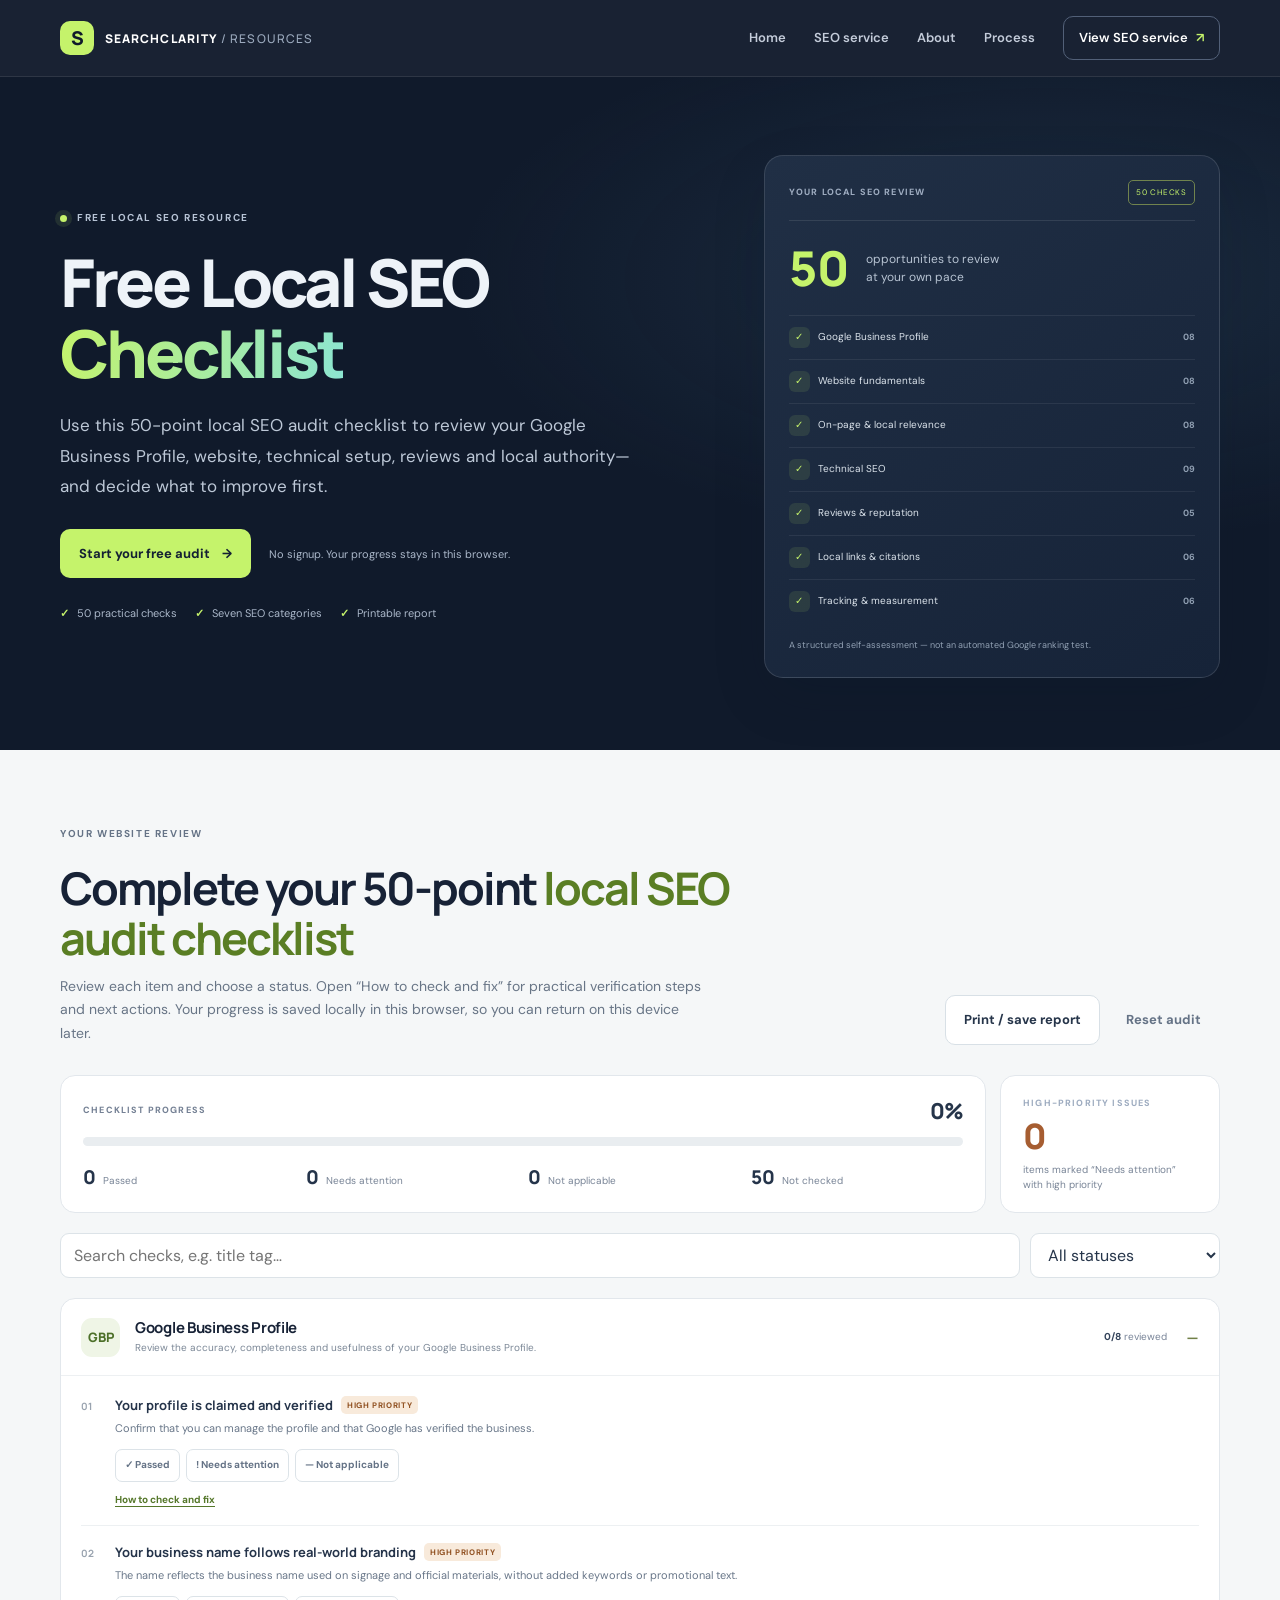
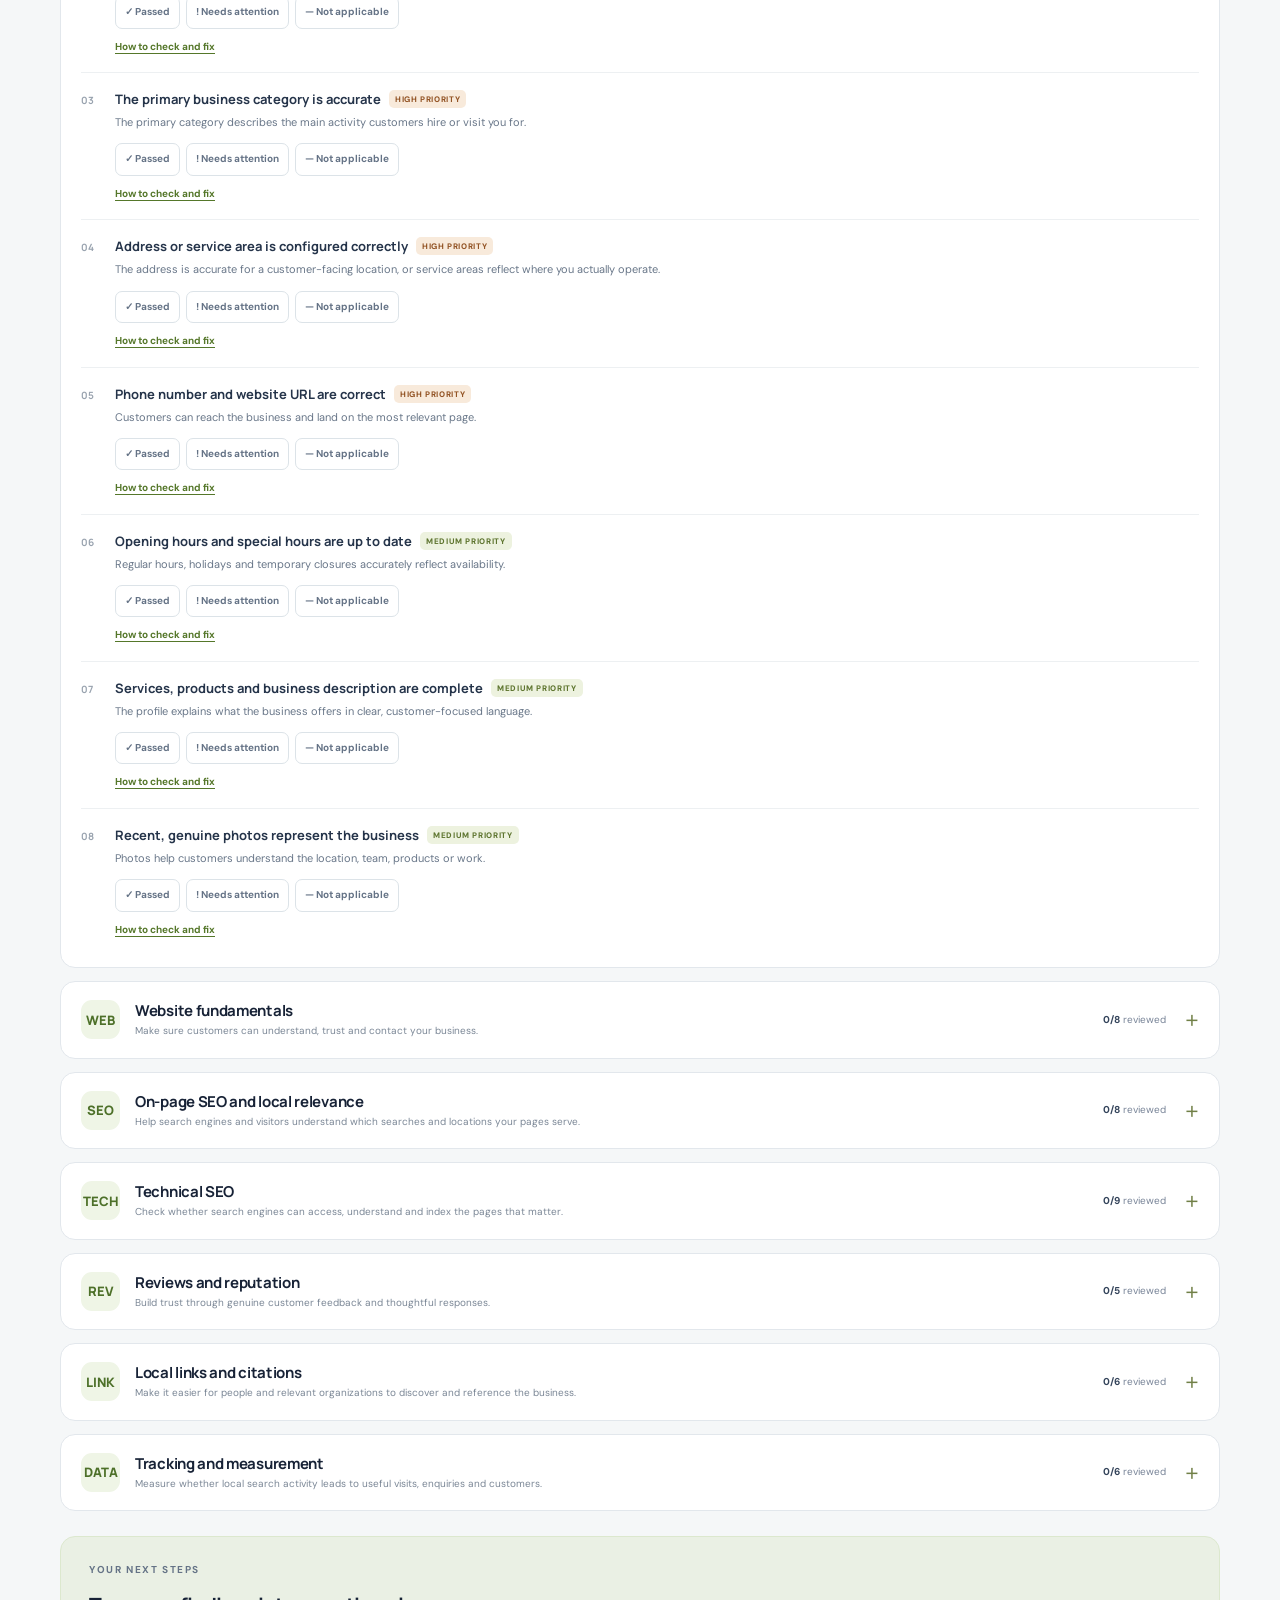
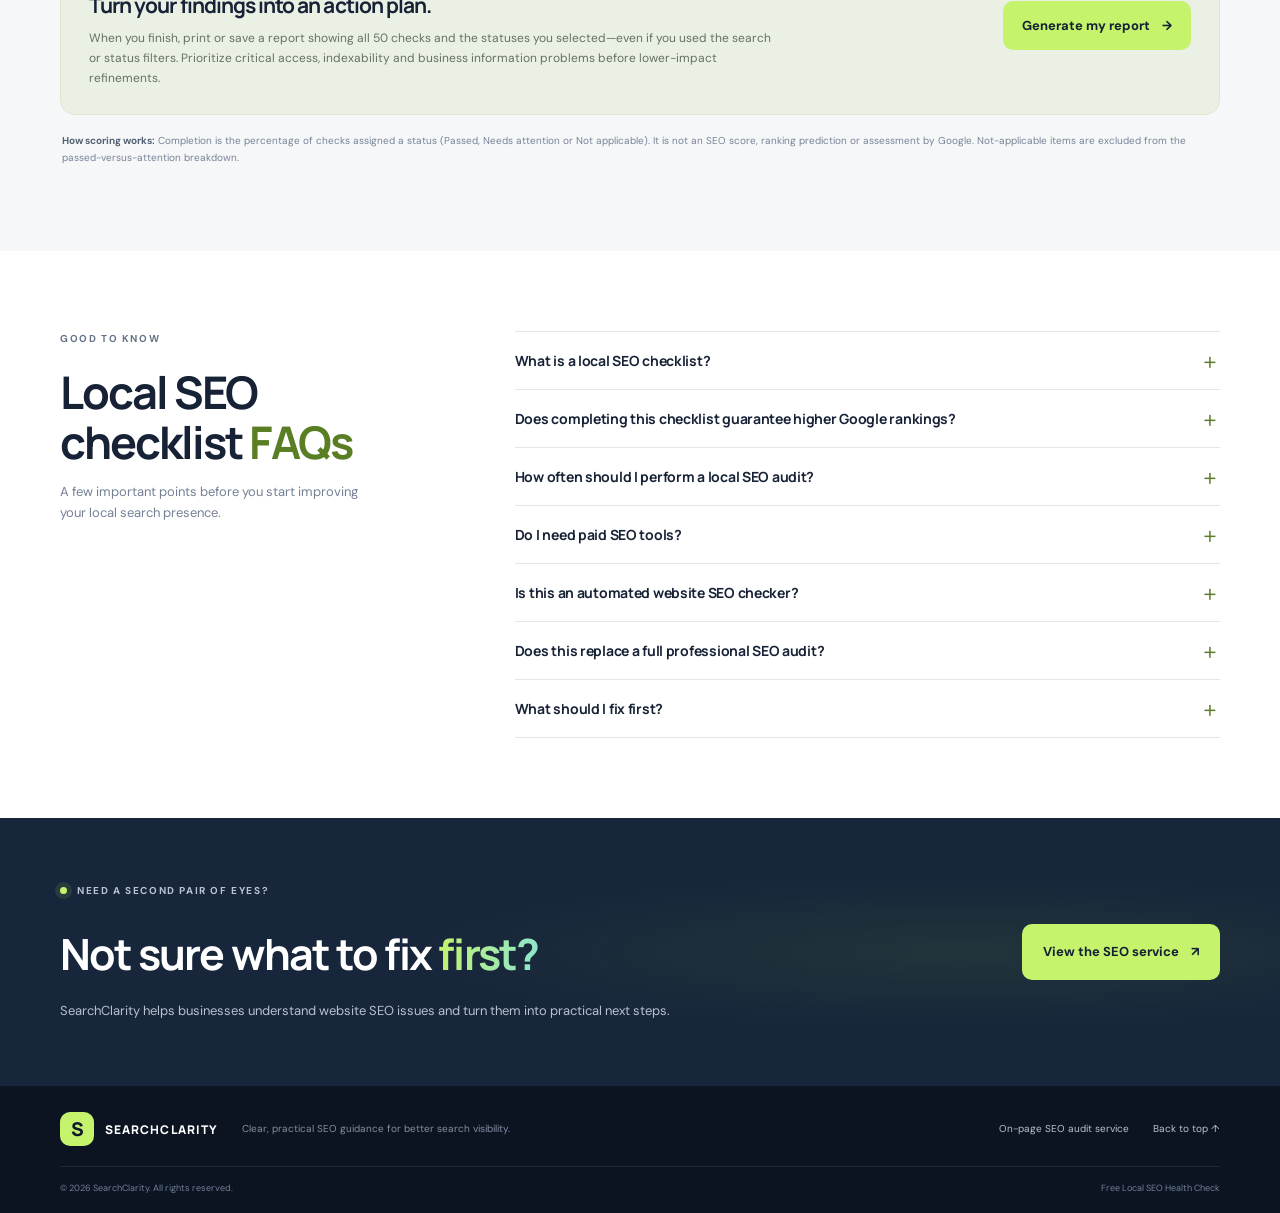
==== commit c28f0279: "Integrate Google Tag Manager into SEO check page Added Google Tag Manager script for tracking." ====
--- a/free-seo-check.html
+++ b/free-seo-check.html
@@ -1,4 +1,12 @@
 <head>
+
+  <script async src="https://www.googletagmanager.com/gtm.js?id=GTM-PBTH7QJR"></script>
+<script>
+  window.dataLayer = window.dataLayer || [];
+  function gtag(){dataLayer.push(arguments);}
+  gtag('js', new Date());
+</script>
+  
   <meta charset="utf-8">
   <meta name="viewport" content="width=device-width, initial-scale=1, viewport-fit=cover">
   <meta name="theme-color" content="#101a2b">
--- a/checklist.css
+++ b/checklist.css
@@ -1,4 +1,3 @@
-@import url('https://fonts.googleapis.com/css2?family=DM+Sans:wght@400;500;600;700&family=Manrope:wght@400;500;600;700;800&display=swap');
 :root{--navy:#101a2b;--navy2:#17253a;--ink:#172236;--muted:#667085;--lime:#c5f36b;--mint:#8ce5d2;--paper:#f5f7f8;--line:#e2e7ec;--white:#fff;--radius:18px;--shadow:0 20px 55px rgba(10,22,40,.12)}
 *{box-sizing:border-box}html{scroll-behavior:smooth;scroll-padding-top:90px;-webkit-text-size-adjust:100%}body{margin:0;background:var(--paper);color:var(--ink);font-family:'DM Sans',sans-serif;line-height:1.65;-webkit-font-smoothing:antialiased}a{color:inherit}button,input,select{font:inherit}button{cursor:pointer}.container{width:min(1160px,calc(100% - 44px));margin-inline:auto}.site-header{position:sticky;top:0;z-index:20;background:rgba(16,26,43,.96);backdrop-filter:blur(16px);border-bottom:1px solid rgba(255,255,255,.09);color:#fff}.nav-wrap{min-height:76px;display:flex;align-items:center;justify-content:space-between;gap:25px}.brand{display:inline-flex;align-items:center;gap:11px;text-decoration:none;font:800 12px Manrope,sans-serif;letter-spacing:.09em;white-space:nowrap}.brand-mark{display:grid;place-items:center;width:34px;height:34px;background:var(--lime);color:var(--navy);border-radius:10px;font-size:19px;letter-spacing:0}.brand-light{color:#9caabe;font-weight:500}.nav-links{display:flex;align-items:center;gap:28px}.nav-links a{text-decoration:none;color:#c4ccda;font-size:13px;font-weight:600}.nav-links a:hover{color:var(--lime)}.nav-links .nav-cta{padding:10px 15px;border:1px solid #526078;border-radius:10px;color:#fff}.nav-cta span{color:var(--lime);margin-left:5px}.menu-toggle{display:none}.hero{padding:78px 0 72px;background:radial-gradient(ellipse at 82% 30%,rgba(70,112,145,.2),transparent 40%),var(--navy);color:#eef3f8}.hero-grid{display:grid;grid-template-columns:1.05fr .75fr;gap:65px;align-items:center}.eyebrow{display:flex;align-items:center;gap:10px;font-size:10px;letter-spacing:.16em;font-weight:700;color:#b8c4d6;margin:0 0 20px}.pulse{width:7px;height:7px;background:var(--lime);border-radius:50%;box-shadow:0 0 0 5px rgba(197,243,107,.1)}h1,h2,h3{font-family:Manrope,sans-serif;letter-spacing:-.045em;margin-top:0}h1{font-size:clamp(42px,5.4vw,66px);line-height:1.07;margin-bottom:22px;font-weight:800;max-width:650px}.text-gradient{background:linear-gradient(100deg,var(--lime),var(--mint));-webkit-background-clip:text;background-clip:text;color:transparent}.hero-lead{font-size:17px;color:#bdc8d7;max-width:590px;line-height:1.8;margin-bottom:27px}.hero-actions{display:flex;align-items:center;gap:18px;flex-wrap:wrap}.button{display:inline-flex;justify-content:center;align-items:center;gap:12px;padding:13px 18px;border-radius:10px;text-decoration:none;font-size:13px;font-weight:700;border:1px solid transparent;transition:transform .2s,box-shadow .2s,background .2s;min-height:46px}.button:hover{transform:translateY(-2px)}.button-primary{background:var(--lime);color:#142033}.button-primary:hover{box-shadow:0 12px 30px rgba(197,243,107,.18)}.button-outline{background:#fff;border-color:#d8e0e6;color:#26354a}.button-quiet{background:transparent;color:#657386;border-color:transparent}.trust-note{font-size:11px;color:#aab7c9}.trust-notes{display:flex;gap:18px;flex-wrap:wrap;margin-top:26px;color:#aab7c9;font-size:11px}.trust-notes i{font-style:normal;color:var(--lime);font-weight:800;margin-right:5px}.hero-card{background:linear-gradient(145deg,#202f45,#162338);border:1px solid rgba(255,255,255,.13);border-radius:19px;padding:24px;box-shadow:var(--shadow);color:#eef3f8}.hero-card-top{display:flex;justify-content:space-between;gap:12px;align-items:center;border-bottom:1px solid #ffffff19;padding-bottom:15px}.dash-label,.side-label{font-size:9px;letter-spacing:.13em;color:#9eacc0;font-weight:800}.live-pill{font-size:8px;letter-spacing:.1em;color:var(--lime);border:1px solid #70834e;padding:5px 7px;border-radius:5px}.hero-card-score{display:flex;align-items:center;gap:17px;padding:23px 0}.hero-card-score strong{font:800 48px Manrope;color:var(--lime);line-height:1}.hero-card-score span{font-size:12px;color:#b7c3d2;line-height:1.55}.hero-mini-list>div{display:flex;align-items:center;gap:10px;padding:11px 0;border-top:1px solid #ffffff12;font-size:11px;color:#dce4ec}.hero-mini-list b{margin-left:auto;color:#91a0b3;font-size:10px}.mini-check{display:grid;place-items:center;width:21px;height:21px;background:#c5f36b1a;color:var(--lime);border-radius:6px}.hero-card-foot{font-size:9px;color:#91a0b3;margin:15px 0 0}.audit-section{padding:76px 0 85px}.audit-intro{display:flex;align-items:flex-end;justify-content:space-between;gap:30px;margin-bottom:28px}.audit-intro>div:first-child{max-width:690px}.eyebrow-dark{color:#657386}.audit-intro h2,.faq-grid h2{font-size:clamp(32px,4vw,45px);line-height:1.12;margin-bottom:12px}.accent-text{color:#5a7e24}.audit-intro p:not(.eyebrow){color:#687586;font-size:14px;max-width:650px;margin:0}.audit-actions{display:flex;gap:7px;flex-wrap:wrap}.dashboard{display:grid;grid-template-columns:1fr 220px;gap:14px;margin:30px 0 20px}.dashboard-main,.dashboard-side{background:#fff;border:1px solid var(--line);border-radius:15px;padding:20px 22px}.dashboard-heading{display:flex;justify-content:space-between;align-items:center;font-size:9px;letter-spacing:.13em;color:#748094;font-weight:800}.dashboard-heading strong{font:800 22px Manrope;color:#26354a;letter-spacing:-.04em}.progress-track{height:9px;background:#e9edf0;border-radius:20px;overflow:hidden;margin:11px 0 18px}.progress-track span{display:block;height:100%;width:0;background:linear-gradient(90deg,#a9d65b,#78b9a1);border-radius:20px;transition:width .25s}.stat-grid{display:grid;grid-template-columns:repeat(4,1fr);gap:10px}.stat-grid div{display:flex;align-items:baseline;gap:7px}.stat-grid strong{font:800 19px Manrope;color:#25344a}.stat-grid span{font-size:10px;color:#788496}.dashboard-side{display:flex;flex-direction:column;justify-content:center}.dashboard-side strong{font:800 35px Manrope;color:#a65d31;line-height:1.2;margin:5px 0}.dashboard-side>span:last-child{font-size:10px;color:#788496;line-height:1.5}.filter-row{display:flex;gap:10px;margin:20px 0}.search-wrap{flex:1}.search-wrap input,.filter-wrap select{width:100%;height:45px;background:#fff;border:1px solid #dce3e8;border-radius:9px;padding:0 13px;color:#26354a;outline:none}.search-wrap input:focus,.filter-wrap select:focus{border-color:#8bad54;box-shadow:0 0 0 3px #c5f36b45}.filter-wrap{width:190px}.category-list{display:grid;gap:13px}.category{background:#fff;border:1px solid var(--line);border-radius:15px;overflow:hidden}.category-head{display:flex;align-items:center;gap:15px;padding:18px 20px;cursor:pointer;list-style:none}.category-head::-webkit-details-marker{display:none}.category-head:after{content:'+';font:400 24px Manrope;color:#718047;margin-left:4px}.category[open] .category-head:after{content:'−'}.category-icon{width:39px;height:39px;display:grid;place-items:center;border-radius:11px;background:#eff5e6;color:#4d7029;font:800 13px Manrope;flex:0 0 auto}.category-title{flex:1;min-width:0}.category-title strong{display:block;font:700 15px Manrope;letter-spacing:-.02em}.category-title small{display:block;font-size:10px;color:#7b8796;margin-top:2px}.category-progress{font-size:10px;color:#778397;white-space:nowrap}.category-progress b{color:#33435a}.check-items{border-top:1px solid #edf0f2;padding:3px 20px 12px}.check-item{padding:17px 0;border-bottom:1px solid #edf0f2}.check-item:last-child{border-bottom:0}.check-main{display:flex;gap:12px;align-items:flex-start}.check-number{font:700 10px Manrope;color:#99a3af;padding-top:3px;width:22px;flex:0 0 22px}.check-content{flex:1;min-width:0}.check-title{font:700 13px Manrope;color:#25344a;display:flex;align-items:center;gap:8px;flex-wrap:wrap}.priority{font:800 8px 'DM Sans';letter-spacing:.08em;padding:4px 6px;border-radius:5px;text-transform:uppercase}.priority-high{background:#f8eadb;color:#925324}.priority-medium{background:#edf2df;color:#5d742e}.priority-low{background:#edf0f3;color:#657386}.check-desc{font-size:11px;color:#697789;margin:5px 0 0;line-height:1.65}.check-controls{display:flex;gap:6px;flex-wrap:wrap;margin:12px 0 0 34px}.status-btn{border:1px solid #dce3e8;background:#fff;color:#657386;border-radius:7px;padding:7px 9px;font-size:10px;font-weight:700}.status-btn:hover{border-color:#9aaf7a}.status-btn[aria-pressed="true"][data-status="pass"]{background:#edf6e3;border-color:#b8d294;color:#42651f}.status-btn[aria-pressed="true"][data-status="fail"]{background:#fff0e9;border-color:#e8bba4;color:#994d2b}.status-btn[aria-pressed="true"][data-status="na"]{background:#eef1f4;border-color:#cbd3dc;color:#526174}.how-toggle{margin:10px 0 0 34px;border:0;background:none;padding:0;color:#55772a;font-size:10px;font-weight:700;text-decoration:underline;text-underline-offset:3px}.check-help{margin:12px 0 0 34px;background:#f5f7f3;border-left:3px solid #b2d477;border-radius:0 8px 8px 0;padding:12px 14px;font-size:11px;color:#5e6b5a}.check-help p{margin:0 0 7px}.check-help p:last-child{margin:0}.check-help strong{color:#34472a}.empty-state{padding:30px;text-align:center;color:#778397;background:#fff;border:1px dashed #d4dce2;border-radius:12px}.report-callout{display:flex;align-items:center;justify-content:space-between;gap:25px;background:#eaf0e4;border:1px solid #dce8ce;border-radius:15px;padding:25px 28px;margin-top:25px}.report-callout h3{font-size:21px;margin:0 0 7px}.report-callout p:not(.eyebrow){font-size:12px;color:#65725d;max-width:690px;margin:0}.report-callout .eyebrow{margin-bottom:9px}.method-note{font-size:10px;color:#778397;line-height:1.7;margin:17px 2px 0}.method-note strong{color:#536174}.faq-section{background:#fff;padding:80px 0}.faq-grid{display:grid;grid-template-columns:.7fr 1.3fr;gap:75px}.faq-grid h2{margin-bottom:13px}.faq-lead{font-size:13px;color:#748094;max-width:300px}.faq-list details{border-bottom:1px solid #e2e7ec}.faq-list details:first-child{border-top:1px solid #e2e7ec}.faq-list summary{list-style:none;cursor:pointer;position:relative;padding:19px 38px 19px 0;font:700 14px Manrope;letter-spacing:-.02em}.faq-list summary::-webkit-details-marker{display:none}.faq-list summary:after{content:'+';position:absolute;right:3px;top:13px;font:400 24px Manrope;color:#5c7e2b}.faq-list details[open] summary:after{content:'−'}.faq-list details p{color:#687586;font-size:12px;line-height:1.8;padding:0 25px 18px 0;margin:0}.final-cta{padding:65px 0;background:radial-gradient(ellipse at 75% 50%,rgba(111,153,68,.12),transparent 40%),#17263a;color:#fff}.final-cta-inner{display:flex;align-items:center;justify-content:space-between;gap:35px}.final-cta h2{font-size:clamp(30px,4vw,43px);margin:0 0 10px}.final-cta p:not(.eyebrow){color:#b5c2d2;margin:0;font-size:13px}.button-large{white-space:nowrap;padding:16px 20px}.site-footer{background:#0c1422;color:#fff;padding:26px 0 17px}.footer-inner{display:flex;align-items:center;gap:24px;padding-bottom:20px}.footer-inner>p{font-size:10px;color:#8290a4;margin:0;flex:1}.back-top{font-size:10px;color:#b9c5d4;text-decoration:none}.copyright{display:flex;justify-content:space-between;gap:20px;border-top:1px solid #ffffff14;padding-top:14px;color:#718097;font-size:9px}.skip-link{position:absolute;top:-60px;left:12px;background:var(--lime);color:#111;padding:10px;z-index:100}.skip-link:focus{top:12px}.sr-only{position:absolute;width:1px;height:1px;padding:0;margin:-1px;overflow:hidden;clip:rect(0,0,0,0);white-space:nowrap;border:0}.noscript{padding:20px;background:#fff;color:#243147}
 button:focus-visible,a:focus-visible,input:focus-visible,select:focus-visible,summary:focus-visible{outline:3px solid #8bb94d;outline-offset:3px}
@@ -7,3 +6,4 @@
 @media(max-width:390px){.container{width:calc(100% - 26px)}.trust-note{flex-basis:100%}.status-btn{padding:7px 8px;font-size:9px}.category-progress{display:none}}
 @media(prefers-reduced-motion:reduce){*,*::before,*::after{scroll-behavior:auto!important;transition:none!important}}
 @media print{body{background:#fff;color:#111}.site-header,.hero,.filter-row,.audit-actions,.report-callout,.faq-section,.final-cta,.site-footer,.how-toggle,.status-btn{display:none!important}.audit-section{padding:0}.container{width:100%;max-width:none}.audit-intro{margin:0 0 12px}.dashboard{margin:10px 0;grid-template-columns:1fr 170px}.category{break-inside:avoid;border-color:#bbb}.category:not([open]) .check-items{display:block}.category-head{padding:10px}.check-item{padding:8px 0}.check-help{display:block!important;background:#f7f7f7}.method-note{font-size:9px}.check-desc{font-size:10px}}
+.hero-card .hero-mini-list>div{font-size:10px;gap:8px}.hero-card .hero-mini-list b{font-size:9px}
